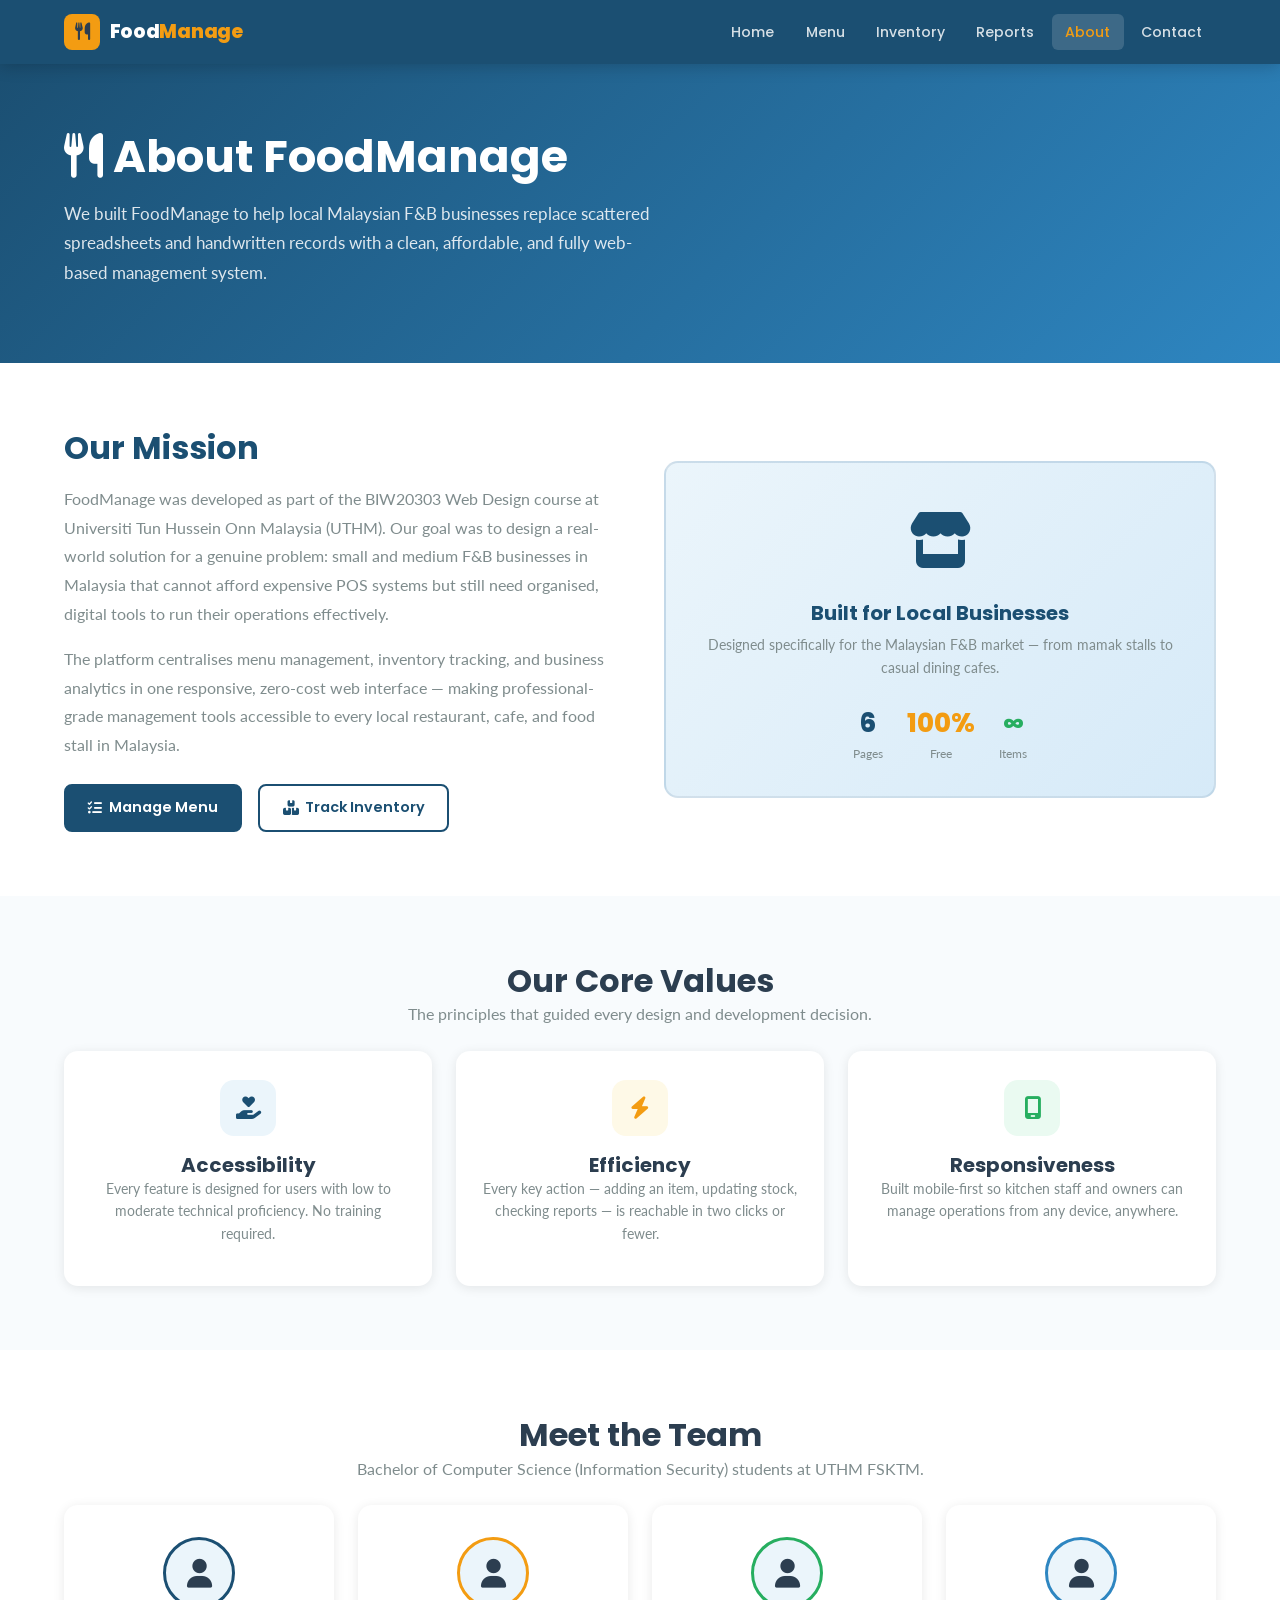
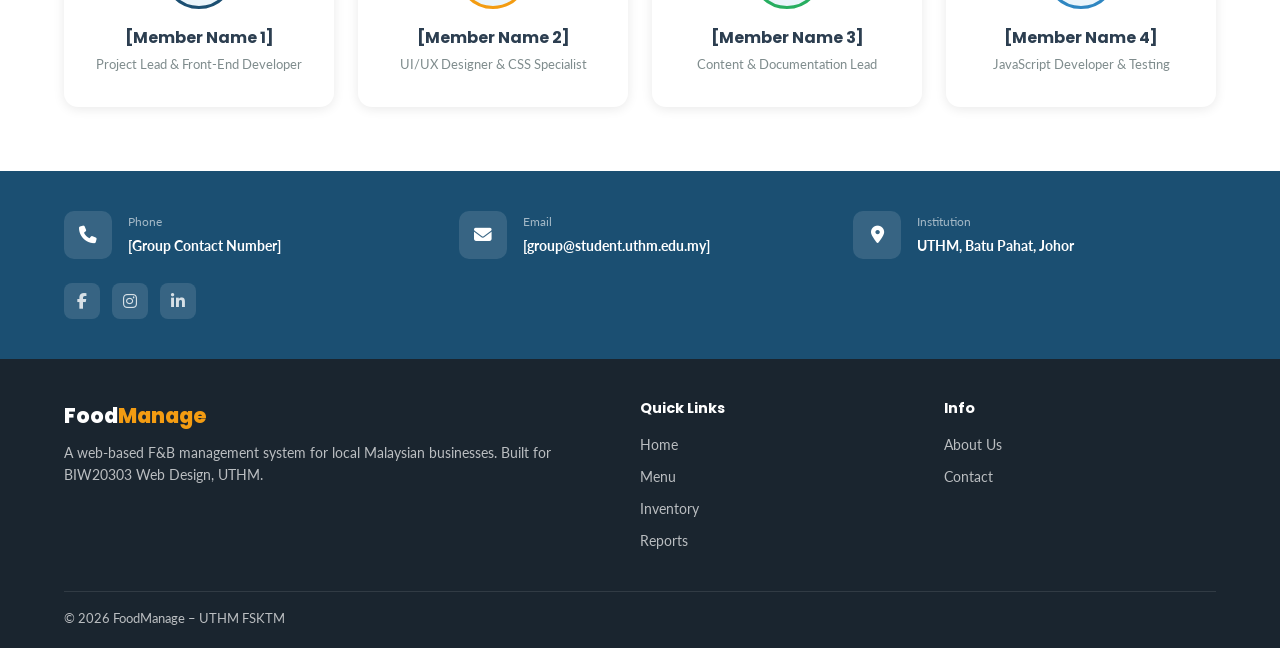
==== about.html @ 4f01f2b8 "Add files via upload" ====
<!DOCTYPE html>
<html lang="en">
<head>
  <meta charset="UTF-8">
  <meta name="viewport" content="width=device-width, initial-scale=1.0">
  <title>About Us – FoodManage</title>
  <link rel="stylesheet" href="styles.css">
  <link rel="stylesheet" href="https://cdnjs.cloudflare.com/ajax/libs/font-awesome/6.5.0/css/all.min.css">
  <style>
    .about-hero { background:linear-gradient(135deg,var(--primary) 0%,var(--secondary) 100%); padding:4rem 0; color:var(--white); }
    .about-hero h1 { color:var(--white); margin-bottom:0.8rem; }
    .about-hero p  { color:rgba(255,255,255,0.85); max-width:600px; font-size:1.05rem; line-height:1.75; }
    .mission-grid { display:grid; grid-template-columns:1fr 1fr; gap:3rem; align-items:center; }
    .mission-text h2 { color:var(--primary); margin-bottom:1rem; }
    .mission-text p  { color:var(--muted); line-height:1.8; }
    .mission-visual { display:flex; justify-content:center; }
    .mission-card {
      background:linear-gradient(135deg,var(--light) 0%,#D6EAF8 100%);
      border-radius:var(--radius-lg); padding:2rem; text-align:center; width:100%;
      border:2px solid rgba(27,79,114,0.12);
    }
    .mission-icon { font-size:3.5rem; color:var(--primary); margin-bottom:1rem; }
    .values-grid { display:grid; grid-template-columns:repeat(3,1fr); gap:1.5rem; }
    .value-card { background:var(--white); border-radius:var(--radius-lg); padding:1.8rem 1.5rem; box-shadow:var(--shadow); text-align:center; transition:var(--transition); }
    .value-card:hover { transform:translateY(-4px); box-shadow:var(--shadow-lg); }
    .value-icon { width:56px;height:56px;border-radius:14px;display:flex;align-items:center;justify-content:center;font-size:1.4rem;margin:0 auto 1rem; }
    .contact-strip { background:var(--primary); padding:2.5rem 0; color:var(--white); }
    .contact-strip-grid { display:grid; grid-template-columns:repeat(3,1fr); gap:2rem; }
    .contact-item { display:flex; align-items:center; gap:1rem; }
    .contact-item-icon { width:48px;height:48px;border-radius:10px;background:rgba(255,255,255,0.12);display:flex;align-items:center;justify-content:center;font-size:1.1rem;flex-shrink:0; }
    .contact-item-info small { color:rgba(255,255,255,0.6);font-size:0.78rem;display:block; }
    .contact-item-info strong { color:var(--white);font-size:0.9rem; }
    @media(max-width:768px){
      .mission-grid,.values-grid,.contact-strip-grid { grid-template-columns:1fr; }
      .mission-visual { display:none; }
    }
  </style>
</head>
<body>

<nav class="navbar">
  <div class="container">
    <a href="index.html" class="navbar-brand">
      <div class="logo-icon"><i class="fa-solid fa-utensils"></i></div>
      <span>Food<em>Manage</em></span>
    </a>
    <div class="nav-links">
      <a href="index.html">Home</a>
      <a href="menu.html">Menu</a>
      <a href="inventory.html">Inventory</a>
      <a href="reports.html">Reports</a>
      <a href="about.html" class="active">About</a>
      <a href="contact.html">Contact</a>
    </div>
    <div class="hamburger" onclick="toggleMobile()"><span></span><span></span><span></span></div>
  </div>
  <div class="mobile-menu" id="mobileMenu">
    <a href="index.html">Home</a><a href="menu.html">Menu</a>
    <a href="inventory.html">Inventory</a><a href="reports.html">Reports</a>
    <a href="about.html" class="active">About</a><a href="contact.html">Contact</a>
  </div>
</nav>

<!-- Hero -->
<section class="about-hero">
  <div class="container">
    <h1><i class="fa-solid fa-utensils"></i> About FoodManage</h1>
    <p>We built FoodManage to help local Malaysian F&B businesses replace scattered spreadsheets and handwritten records with a clean, affordable, and fully web-based management system.</p>
  </div>
</section>

<!-- Mission -->
<section class="section" style="background:var(--white)">
  <div class="container">
    <div class="mission-grid">
      <div class="mission-text">
        <h2>Our Mission</h2>
        <p>FoodManage was developed as part of the BIW20303 Web Design course at Universiti Tun Hussein Onn Malaysia (UTHM). Our goal was to design a real-world solution for a genuine problem: small and medium F&B businesses in Malaysia that cannot afford expensive POS systems but still need organised, digital tools to run their operations effectively.</p>
        <p style="margin-top:1rem">The platform centralises menu management, inventory tracking, and business analytics in one responsive, zero-cost web interface — making professional-grade management tools accessible to every local restaurant, cafe, and food stall in Malaysia.</p>
        <div style="display:flex;gap:1rem;margin-top:1.5rem;flex-wrap:wrap">
          <a href="menu.html" class="btn btn-primary"><i class="fa-solid fa-list-check"></i> Manage Menu</a>
          <a href="inventory.html" class="btn btn-outline"><i class="fa-solid fa-boxes-stacked"></i> Track Inventory</a>
        </div>
      </div>
      <div class="mission-visual">
        <div class="mission-card">
          <div class="mission-icon"><i class="fa-solid fa-store"></i></div>
          <h3 style="font-family:var(--font-head);color:var(--primary);margin-bottom:0.5rem">Built for Local Businesses</h3>
          <p style="font-size:0.88rem;color:var(--muted)">Designed specifically for the Malaysian F&B market — from mamak stalls to casual dining cafes.</p>
          <div style="margin-top:1.5rem;display:flex;justify-content:center;gap:1.5rem">
            <div style="text-align:center"><div style="font-family:var(--font-head);font-weight:800;font-size:1.6rem;color:var(--primary)">6</div><div style="font-size:0.78rem;color:var(--muted)">Pages</div></div>
            <div style="text-align:center"><div style="font-family:var(--font-head);font-weight:800;font-size:1.6rem;color:var(--accent)">100%</div><div style="font-size:0.78rem;color:var(--muted)">Free</div></div>
            <div style="text-align:center"><div style="font-family:var(--font-head);font-weight:800;font-size:1.6rem;color:var(--success)">∞</div><div style="font-size:0.78rem;color:var(--muted)">Items</div></div>
          </div>
        </div>
      </div>
    </div>
  </div>
</section>

<!-- Values -->
<section class="section" style="background:var(--lighter)">
  <div class="container">
    <div class="text-center mb-3">
      <h2>Our Core Values</h2>
      <p class="text-muted">The principles that guided every design and development decision.</p>
    </div>
    <div class="values-grid">
      <div class="value-card">
        <div class="value-icon" style="background:#EBF5FB;color:var(--primary)"><i class="fa-solid fa-hand-holding-heart"></i></div>
        <h3>Accessibility</h3>
        <p style="font-size:0.88rem;color:var(--muted)">Every feature is designed for users with low to moderate technical proficiency. No training required.</p>
      </div>
      <div class="value-card">
        <div class="value-icon" style="background:#FEF9E7;color:var(--accent)"><i class="fa-solid fa-bolt"></i></div>
        <h3>Efficiency</h3>
        <p style="font-size:0.88rem;color:var(--muted)">Every key action — adding an item, updating stock, checking reports — is reachable in two clicks or fewer.</p>
      </div>
      <div class="value-card">
        <div class="value-icon" style="background:#EAFAF1;color:var(--success)"><i class="fa-solid fa-mobile-screen"></i></div>
        <h3>Responsiveness</h3>
        <p style="font-size:0.88rem;color:var(--muted)">Built mobile-first so kitchen staff and owners can manage operations from any device, anywhere.</p>
      </div>
    </div>
  </div>
</section>

<!-- Team -->
<section class="section" style="background:var(--white)">
  <div class="container">
    <div class="text-center mb-3">
      <h2>Meet the Team</h2>
      <p class="text-muted">Bachelor of Computer Science (Information Security) students at UTHM FSKTM.</p>
    </div>
    <div class="team-grid">
      <div class="team-card">
        <div class="team-avatar"><i class="fa-solid fa-user"></i></div>
        <div class="team-name">[Member Name 1]</div>
        <div class="team-role">Project Lead & Front-End Developer</div>
      </div>
      <div class="team-card">
        <div class="team-avatar" style="border-color:var(--accent)"><i class="fa-solid fa-user"></i></div>
        <div class="team-name">[Member Name 2]</div>
        <div class="team-role">UI/UX Designer & CSS Specialist</div>
      </div>
      <div class="team-card">
        <div class="team-avatar" style="border-color:var(--success)"><i class="fa-solid fa-user"></i></div>
        <div class="team-name">[Member Name 3]</div>
        <div class="team-role">Content & Documentation Lead</div>
      </div>
      <div class="team-card">
        <div class="team-avatar" style="border-color:var(--secondary)"><i class="fa-solid fa-user"></i></div>
        <div class="team-name">[Member Name 4]</div>
        <div class="team-role">JavaScript Developer & Testing</div>
      </div>
    </div>
  </div>
</section>

<!-- Contact Strip -->
<section class="contact-strip">
  <div class="container">
    <div class="contact-strip-grid">
      <div class="contact-item">
        <div class="contact-item-icon"><i class="fa-solid fa-phone"></i></div>
        <div class="contact-item-info"><small>Phone</small><strong>[Group Contact Number]</strong></div>
      </div>
      <div class="contact-item">
        <div class="contact-item-icon"><i class="fa-solid fa-envelope"></i></div>
        <div class="contact-item-info"><small>Email</small><strong>[group@student.uthm.edu.my]</strong></div>
      </div>
      <div class="contact-item">
        <div class="contact-item-icon"><i class="fa-solid fa-location-dot"></i></div>
        <div class="contact-item-info"><small>Institution</small><strong>UTHM, Batu Pahat, Johor</strong></div>
      </div>
    </div>
    <div style="display:flex;gap:0.75rem;margin-top:1.5rem">
      <a href="#" style="width:36px;height:36px;border-radius:8px;background:rgba(255,255,255,0.12);display:flex;align-items:center;justify-content:center;color:rgba(255,255,255,0.8);transition:var(--transition)" onmouseover="this.style.background='var(--accent)'" onmouseout="this.style.background='rgba(255,255,255,0.12)'"><i class="fab fa-facebook-f"></i></a>
      <a href="#" style="width:36px;height:36px;border-radius:8px;background:rgba(255,255,255,0.12);display:flex;align-items:center;justify-content:center;color:rgba(255,255,255,0.8);transition:var(--transition)" onmouseover="this.style.background='var(--accent)'" onmouseout="this.style.background='rgba(255,255,255,0.12)'"><i class="fab fa-instagram"></i></a>
      <a href="#" style="width:36px;height:36px;border-radius:8px;background:rgba(255,255,255,0.12);display:flex;align-items:center;justify-content:center;color:rgba(255,255,255,0.8);transition:var(--transition)" onmouseover="this.style.background='var(--accent)'" onmouseout="this.style.background='rgba(255,255,255,0.12)'"><i class="fab fa-linkedin-in"></i></a>
    </div>
  </div>
</section>

<footer>
  <div class="container">
    <div class="footer-grid">
      <div class="footer-brand">
        <div class="logo-text">Food<em>Manage</em></div>
        <p>A web-based F&B management system for local Malaysian businesses. Built for BIW20303 Web Design, UTHM.</p>
      </div>
      <div class="footer-col"><h4>Quick Links</h4><ul><li><a href="index.html">Home</a></li><li><a href="menu.html">Menu</a></li><li><a href="inventory.html">Inventory</a></li><li><a href="reports.html">Reports</a></li></ul></div>
      <div class="footer-col"><h4>Info</h4><ul><li><a href="about.html">About Us</a></li><li><a href="contact.html">Contact</a></li></ul></div>
    </div>
    <div class="footer-bottom"><span>© 2026 FoodManage – UTHM FSKTM</span></div>
  </div>
</footer>

<script>function toggleMobile(){document.getElementById('mobileMenu').classList.toggle('open');}</script>
</body>
</html>
---- styles.css ----
/* ═══════════════════════════════════════════
   FoodManage – Global Stylesheet
   ═══════════════════════════════════════════ */

@import url('https://fonts.googleapis.com/css2?family=Poppins:wght@400;500;600;700;800&family=Lato:wght@300;400;700&display=swap');

/* ── CSS Variables ── */
:root {
  --primary:     #1B4F72;
  --primary-dk:  #154360;
  --secondary:   #2E86C1;
  --accent:      #F39C12;
  --accent-dk:   #D68910;
  --success:     #27AE60;
  --warning:     #E67E22;
  --danger:      #C0392B;
  --light:       #EBF5FB;
  --lighter:     #F8FBFD;
  --dark:        #1A252F;
  --text:        #2C3E50;
  --muted:       #7F8C8D;
  --border:      #D5D8DC;
  --white:       #FFFFFF;
  --radius:      8px;
  --radius-lg:   14px;
  --shadow:      0 2px 12px rgba(0,0,0,0.09);
  --shadow-lg:   0 8px 32px rgba(0,0,0,0.13);
  --transition:  all 0.28s ease;
  --nav-h:       64px;
  --font-head:   'Poppins', sans-serif;
  --font-body:   'Lato', sans-serif;
}

/* ── Reset ── */
*, *::before, *::after { box-sizing: border-box; margin: 0; padding: 0; }
html { scroll-behavior: smooth; font-size: 16px; }
body { font-family: var(--font-body); color: var(--text); background: var(--lighter); line-height: 1.6; }
a { text-decoration: none; color: inherit; }
img { max-width: 100%; display: block; }
ul { list-style: none; }
button { cursor: pointer; border: none; font-family: var(--font-body); }
input, textarea, select { font-family: var(--font-body); }

/* ── Typography ── */
h1, h2, h3, h4, h5 { font-family: var(--font-head); font-weight: 700; line-height: 1.3; }
h1 { font-size: clamp(1.8rem, 4vw, 2.8rem); }
h2 { font-size: clamp(1.4rem, 3vw, 2rem); }
h3 { font-size: 1.25rem; }
h4 { font-size: 1.05rem; }
p  { margin-bottom: 0.75rem; }

/* ── Layout Utilities ── */
.container { max-width: 1200px; margin: 0 auto; padding: 0 1.5rem; }
.section    { padding: 4rem 0; }
.section-sm { padding: 2rem 0; }
.text-center { text-align: center; }
.text-muted  { color: var(--muted); }
.flex        { display: flex; }
.flex-center { display: flex; align-items: center; justify-content: center; }
.gap-1 { gap: 0.5rem; }
.gap-2 { gap: 1rem; }
.gap-3 { gap: 1.5rem; }
.mt-1 { margin-top: 0.5rem; }
.mt-2 { margin-top: 1rem; }
.mt-3 { margin-top: 1.5rem; }
.mb-1 { margin-bottom: 0.5rem; }
.mb-2 { margin-bottom: 1rem; }
.mb-3 { margin-bottom: 1.5rem; }
.badge { display: inline-block; padding: 0.2rem 0.65rem; border-radius: 20px; font-size: 0.75rem; font-weight: 700; font-family: var(--font-head); }
.badge-success { background: #D5F5E3; color: #1D8348; }
.badge-warning { background: #FDEBD0; color: #A04000; }
.badge-danger  { background: #FADBD8; color: #922B21; }
.badge-info    { background: #D6EAF8; color: #1A5276; }

/* ── Buttons ── */
.btn {
  display: inline-flex; align-items: center; gap: 0.4rem;
  padding: 0.65rem 1.4rem; border-radius: var(--radius);
  font-family: var(--font-head); font-weight: 600; font-size: 0.9rem;
  transition: var(--transition); cursor: pointer; border: 2px solid transparent;
}
.btn-primary   { background: var(--primary); color: var(--white); border-color: var(--primary); }
.btn-primary:hover { background: var(--primary-dk); border-color: var(--primary-dk); transform: translateY(-1px); box-shadow: 0 4px 14px rgba(27,79,114,0.3); }
.btn-accent    { background: var(--accent); color: var(--white); border-color: var(--accent); }
.btn-accent:hover  { background: var(--accent-dk); border-color: var(--accent-dk); transform: translateY(-1px); box-shadow: 0 4px 14px rgba(243,156,18,0.35); }
.btn-outline   { background: transparent; color: var(--primary); border-color: var(--primary); }
.btn-outline:hover  { background: var(--primary); color: var(--white); }
.btn-success   { background: var(--success); color: var(--white); }
.btn-success:hover  { background: #229954; transform: translateY(-1px); }
.btn-danger    { background: var(--danger); color: var(--white); }
.btn-danger:hover   { background: #A93226; }
.btn-sm { padding: 0.35rem 0.85rem; font-size: 0.8rem; }
.btn-lg { padding: 0.85rem 2rem; font-size: 1rem; }

/* ── Navbar ── */
.navbar {
  position: sticky; top: 0; z-index: 1000;
  background: var(--primary); height: var(--nav-h);
  box-shadow: 0 2px 16px rgba(0,0,0,0.2);
}
.navbar .container { height: 100%; display: flex; align-items: center; justify-content: space-between; }
.navbar-brand { display: flex; align-items: center; gap: 0.6rem; }
.navbar-brand .logo-icon {
  width: 36px; height: 36px; background: var(--accent); border-radius: 8px;
  display: flex; align-items: center; justify-content: center; font-size: 1.1rem;
}
.navbar-brand span { font-family: var(--font-head); font-weight: 800; font-size: 1.2rem; color: var(--white); letter-spacing: -0.3px; }
.navbar-brand span em { color: var(--accent); font-style: normal; }
.nav-links { display: flex; align-items: center; gap: 0.25rem; }
.nav-links a {
  color: rgba(255,255,255,0.82); font-family: var(--font-head); font-weight: 500;
  font-size: 0.88rem; padding: 0.45rem 0.85rem; border-radius: 6px;
  transition: var(--transition);
}
.nav-links a:hover, .nav-links a.active { color: var(--white); background: rgba(255,255,255,0.15); }
.nav-links a.active { color: var(--accent); }

/* Hamburger */
.hamburger { display: none; flex-direction: column; gap: 5px; cursor: pointer; padding: 4px; }
.hamburger span { display: block; width: 24px; height: 2px; background: var(--white); border-radius: 2px; transition: var(--transition); }
.mobile-menu { display: none; }

/* ── Page Header ── */
.page-header {
  background: linear-gradient(135deg, var(--primary) 0%, var(--secondary) 100%);
  padding: 2.5rem 0; color: var(--white);
}
.page-header h1 { color: var(--white); margin-bottom: 0.3rem; }
.page-header p  { color: rgba(255,255,255,0.8); font-size: 1rem; margin: 0; }

/* ── Cards ── */
.card {
  background: var(--white); border-radius: var(--radius-lg);
  box-shadow: var(--shadow); overflow: hidden;
  transition: var(--transition);
}
.card:hover { box-shadow: var(--shadow-lg); transform: translateY(-2px); }
.card-body { padding: 1.5rem; }
.card-title { font-family: var(--font-head); font-weight: 700; margin-bottom: 0.5rem; }

/* ── Tables ── */
.table-wrapper { overflow-x: auto; border-radius: var(--radius-lg); box-shadow: var(--shadow); background: var(--white); }
table { width: 100%; border-collapse: collapse; font-size: 0.9rem; }
thead { background: var(--primary); color: var(--white); }
thead th { padding: 0.85rem 1rem; font-family: var(--font-head); font-weight: 600; font-size: 0.85rem; text-align: left; white-space: nowrap; }
tbody tr { border-bottom: 1px solid var(--border); transition: var(--transition); }
tbody tr:last-child { border-bottom: none; }
tbody tr:hover { background: var(--light); }
tbody td { padding: 0.8rem 1rem; vertical-align: middle; }
.table-actions { display: flex; gap: 0.4rem; }

/* ── Forms ── */
.form-group { margin-bottom: 1.2rem; }
.form-label { display: block; font-family: var(--font-head); font-weight: 600; font-size: 0.85rem; margin-bottom: 0.4rem; color: var(--text); }
.form-control {
  width: 100%; padding: 0.65rem 0.9rem; border: 1.5px solid var(--border);
  border-radius: var(--radius); font-size: 0.9rem; transition: var(--transition);
  background: var(--white); color: var(--text);
}
.form-control:focus { outline: none; border-color: var(--secondary); box-shadow: 0 0 0 3px rgba(46,134,193,0.15); }
.form-control:invalid:not(:placeholder-shown) { border-color: var(--danger); }
.form-control:valid:not(:placeholder-shown) { border-color: var(--success); }
select.form-control { cursor: pointer; }

/* ── Alert ── */
.alert { padding: 0.85rem 1.2rem; border-radius: var(--radius); margin-bottom: 1.2rem; display: flex; align-items: center; gap: 0.6rem; font-weight: 600; font-size: 0.9rem; }
.alert-warning { background: #FEF9E7; border: 1.5px solid #F39C12; color: #7D6608; }
.alert-success { background: #EAFAF1; border: 1.5px solid #27AE60; color: #1D6A39; }
.alert-danger  { background: #FDEDEC; border: 1.5px solid #E74C3C; color: #922B21; }
.alert-info    { background: #EBF5FB; border: 1.5px solid #2980B9; color: #1A5276; }
.alert-pulse   { animation: pulse-alert 2s ease infinite; }
@keyframes pulse-alert { 0%,100%{opacity:1} 50%{opacity:0.7} }

/* ── Modal ── */
.modal-overlay {
  display: none; position: fixed; inset: 0; background: rgba(0,0,0,0.5);
  z-index: 2000; align-items: center; justify-content: center; padding: 1rem;
}
.modal-overlay.active { display: flex; }
.modal {
  background: var(--white); border-radius: var(--radius-lg); width: 100%;
  max-width: 520px; box-shadow: var(--shadow-lg); animation: modal-in 0.25s ease;
  max-height: 90vh; overflow-y: auto;
}
@keyframes modal-in { from { opacity:0; transform: scale(0.92) translateY(-16px); } to { opacity:1; transform: scale(1) translateY(0); } }
.modal-header { padding: 1.2rem 1.5rem; border-bottom: 1px solid var(--border); display: flex; align-items: center; justify-content: space-between; }
.modal-header h3 { font-family: var(--font-head); color: var(--primary); }
.modal-close { background: none; border: none; font-size: 1.4rem; cursor: pointer; color: var(--muted); transition: var(--transition); }
.modal-close:hover { color: var(--danger); }
.modal-body { padding: 1.5rem; }
.modal-footer { padding: 1rem 1.5rem; border-top: 1px solid var(--border); display: flex; gap: 0.75rem; justify-content: flex-end; }

/* ── Toggle Switch ── */
.toggle-wrap { display: flex; align-items: center; gap: 0.5rem; }
.toggle { position: relative; display: inline-block; width: 44px; height: 24px; }
.toggle input { opacity: 0; width: 0; height: 0; }
.toggle-slider {
  position: absolute; inset: 0; background: #ccc; border-radius: 24px; cursor: pointer;
  transition: var(--transition);
}
.toggle-slider::before {
  content: ""; position: absolute; height: 18px; width: 18px; left: 3px; bottom: 3px;
  background: white; border-radius: 50%; transition: var(--transition);
}
.toggle input:checked + .toggle-slider { background: var(--success); }
.toggle input:checked + .toggle-slider::before { transform: translateX(20px); }

/* ── Stock Status Bars ── */
.stock-bar-wrap { display: flex; align-items: center; gap: 0.6rem; min-width: 100px; }
.stock-bar { flex: 1; height: 8px; background: var(--border); border-radius: 4px; overflow: hidden; }
.stock-bar-fill { height: 100%; border-radius: 4px; transition: width 0.5s ease; }
.stock-ok   .stock-bar-fill { background: var(--success); }
.stock-low  .stock-bar-fill { background: var(--warning); }
.stock-crit .stock-bar-fill { background: var(--danger); }
.stock-label { font-size: 0.78rem; font-weight: 700; white-space: nowrap; }

/* ── KPI Cards ── */
.kpi-grid { display: grid; grid-template-columns: repeat(auto-fit, minmax(200px, 1fr)); gap: 1.2rem; margin-bottom: 2rem; }
.kpi-card { background: var(--white); border-radius: var(--radius-lg); padding: 1.3rem 1.5rem; box-shadow: var(--shadow); border-left: 4px solid var(--primary); }
.kpi-card.accent { border-left-color: var(--accent); }
.kpi-card.success { border-left-color: var(--success); }
.kpi-card.warning { border-left-color: var(--warning); }
.kpi-label { font-size: 0.78rem; font-family: var(--font-head); font-weight: 600; color: var(--muted); text-transform: uppercase; letter-spacing: 0.5px; margin-bottom: 0.4rem; }
.kpi-value { font-size: 1.7rem; font-family: var(--font-head); font-weight: 800; color: var(--dark); line-height: 1.1; }
.kpi-sub   { font-size: 0.78rem; color: var(--muted); margin-top: 0.2rem; }

/* ── Search Bar ── */
.search-bar { position: relative; }
.search-bar input { padding-left: 2.4rem; }
.search-bar i { position: absolute; left: 0.8rem; top: 50%; transform: translateY(-50%); color: var(--muted); font-size: 0.9rem; }

/* ── Filter Tabs ── */
.filter-tabs { display: flex; gap: 0.4rem; flex-wrap: wrap; margin-bottom: 1.2rem; }
.filter-tab {
  padding: 0.4rem 1rem; border-radius: 20px; font-size: 0.82rem; font-family: var(--font-head);
  font-weight: 600; border: 1.5px solid var(--border); background: var(--white);
  cursor: pointer; transition: var(--transition); color: var(--muted);
}
.filter-tab:hover, .filter-tab.active { background: var(--primary); color: var(--white); border-color: var(--primary); }

/* ── FAQ Accordion ── */
.faq-item { border: 1.5px solid var(--border); border-radius: var(--radius); margin-bottom: 0.6rem; overflow: hidden; }
.faq-question {
  width: 100%; padding: 1rem 1.2rem; text-align: left; background: var(--white);
  font-family: var(--font-head); font-weight: 600; font-size: 0.92rem; color: var(--text);
  display: flex; align-items: center; justify-content: space-between; transition: var(--transition);
}
.faq-question:hover { background: var(--light); }
.faq-question.open { background: var(--primary); color: var(--white); }
.faq-answer { padding: 0 1.2rem; max-height: 0; overflow: hidden; transition: max-height 0.35s ease, padding 0.3s ease; font-size: 0.9rem; }
.faq-answer.open { max-height: 300px; padding: 1rem 1.2rem; }

/* ── Footer ── */
footer {
  background: var(--dark); color: rgba(255,255,255,0.7);
  padding: 2.5rem 0 1.2rem;
}
.footer-grid { display: grid; grid-template-columns: 2fr 1fr 1fr; gap: 2rem; margin-bottom: 2rem; }
.footer-brand .logo-text { font-family: var(--font-head); font-weight: 800; font-size: 1.3rem; color: var(--white); }
.footer-brand .logo-text em { color: var(--accent); font-style: normal; }
.footer-brand p { font-size: 0.88rem; margin-top: 0.6rem; line-height: 1.6; }
.footer-col h4 { color: var(--white); font-family: var(--font-head); font-size: 0.9rem; margin-bottom: 0.8rem; }
.footer-col ul li { margin-bottom: 0.4rem; }
.footer-col ul li a { font-size: 0.85rem; transition: var(--transition); }
.footer-col ul li a:hover { color: var(--accent); }
.footer-bottom { border-top: 1px solid rgba(255,255,255,0.1); padding-top: 1rem; display: flex; align-items: center; justify-content: space-between; flex-wrap: wrap; gap: 0.5rem; font-size: 0.82rem; }
.social-links { display: flex; gap: 0.6rem; margin-top: 0.8rem; }
.social-links a { width: 32px; height: 32px; border-radius: 6px; background: rgba(255,255,255,0.1); display: flex; align-items: center; justify-content: center; font-size: 0.85rem; transition: var(--transition); color: rgba(255,255,255,0.75); }
.social-links a:hover { background: var(--accent); color: var(--white); }

/* ── Toolbar ── */
.toolbar { display: flex; align-items: center; justify-content: space-between; flex-wrap: wrap; gap: 1rem; margin-bottom: 1.5rem; }
.toolbar-left, .toolbar-right { display: flex; align-items: center; gap: 0.75rem; flex-wrap: wrap; }

/* ── Chart containers ── */
.chart-grid { display: grid; grid-template-columns: 1fr 1fr; gap: 1.5rem; margin-bottom: 2rem; }
.chart-card { background: var(--white); border-radius: var(--radius-lg); padding: 1.4rem; box-shadow: var(--shadow); }
.chart-card h3 { font-family: var(--font-head); font-size: 1rem; margin-bottom: 1rem; color: var(--primary); }
.chart-card canvas { max-height: 280px; }

/* ── Rating Stars ── */
.star-rating { display: flex; gap: 0.3rem; }
.star-rating label { font-size: 1.6rem; cursor: pointer; color: var(--border); transition: var(--transition); }
.star-rating input { display: none; }
.star-rating input:checked ~ label,
.star-rating label:hover,
.star-rating label:hover ~ label { color: var(--accent); }

/* ── Team Cards ── */
.team-grid { display: grid; grid-template-columns: repeat(auto-fit, minmax(200px, 1fr)); gap: 1.5rem; }
.team-card { background: var(--white); border-radius: var(--radius-lg); padding: 2rem 1.5rem; text-align: center; box-shadow: var(--shadow); }
.team-avatar { width: 72px; height: 72px; border-radius: 50%; background: var(--light); margin: 0 auto 1rem; display: flex; align-items: center; justify-content: center; font-size: 1.8rem; border: 3px solid var(--primary); }
.team-name { font-family: var(--font-head); font-weight: 700; margin-bottom: 0.2rem; }
.team-role { font-size: 0.82rem; color: var(--muted); }

/* ══════════════════════════════
   RESPONSIVE
══════════════════════════════ */
@media (max-width: 900px) {
  .chart-grid { grid-template-columns: 1fr; }
  .footer-grid { grid-template-columns: 1fr 1fr; }
}

@media (max-width: 768px) {
  .nav-links { display: none; }
  .hamburger { display: flex; }
  .mobile-menu {
    display: none; position: absolute; top: var(--nav-h); left: 0; right: 0;
    background: var(--primary-dk); padding: 1rem; flex-direction: column; gap: 0.2rem;
    box-shadow: 0 8px 24px rgba(0,0,0,0.2);
  }
  .mobile-menu.open { display: flex; }
  .mobile-menu a { color: rgba(255,255,255,0.85); font-family: var(--font-head); font-weight: 500; padding: 0.7rem 1rem; border-radius: 6px; transition: var(--transition); display: block; }
  .mobile-menu a:hover, .mobile-menu a.active { background: rgba(255,255,255,0.12); color: var(--accent); }
  .navbar { position: relative; }
  .toolbar { flex-direction: column; align-items: stretch; }
  .toolbar-left, .toolbar-right { width: 100%; }
  .footer-grid { grid-template-columns: 1fr; }
  .footer-bottom { flex-direction: column; text-align: center; }
  .kpi-grid { grid-template-columns: 1fr 1fr; }
  table { font-size: 0.82rem; }
  thead th, tbody td { padding: 0.65rem 0.75rem; }

  /* Table → Card on mobile */
  .responsive-table thead { display: none; }
  .responsive-table tbody tr { display: block; border: 1.5px solid var(--border); border-radius: var(--radius); margin-bottom: 0.75rem; padding: 0.5rem; }
  .responsive-table tbody td { display: flex; justify-content: space-between; align-items: center; padding: 0.5rem 0.75rem; border-bottom: 1px solid var(--border); }
  .responsive-table tbody td:last-child { border-bottom: none; }
  .responsive-table tbody td::before { content: attr(data-label); font-weight: 700; font-size: 0.78rem; color: var(--muted); min-width: 100px; }
}

@media (max-width: 480px) {
  .kpi-grid { grid-template-columns: 1fr; }
  .btn-lg { width: 100%; justify-content: center; }
  h1 { font-size: 1.6rem; }
}
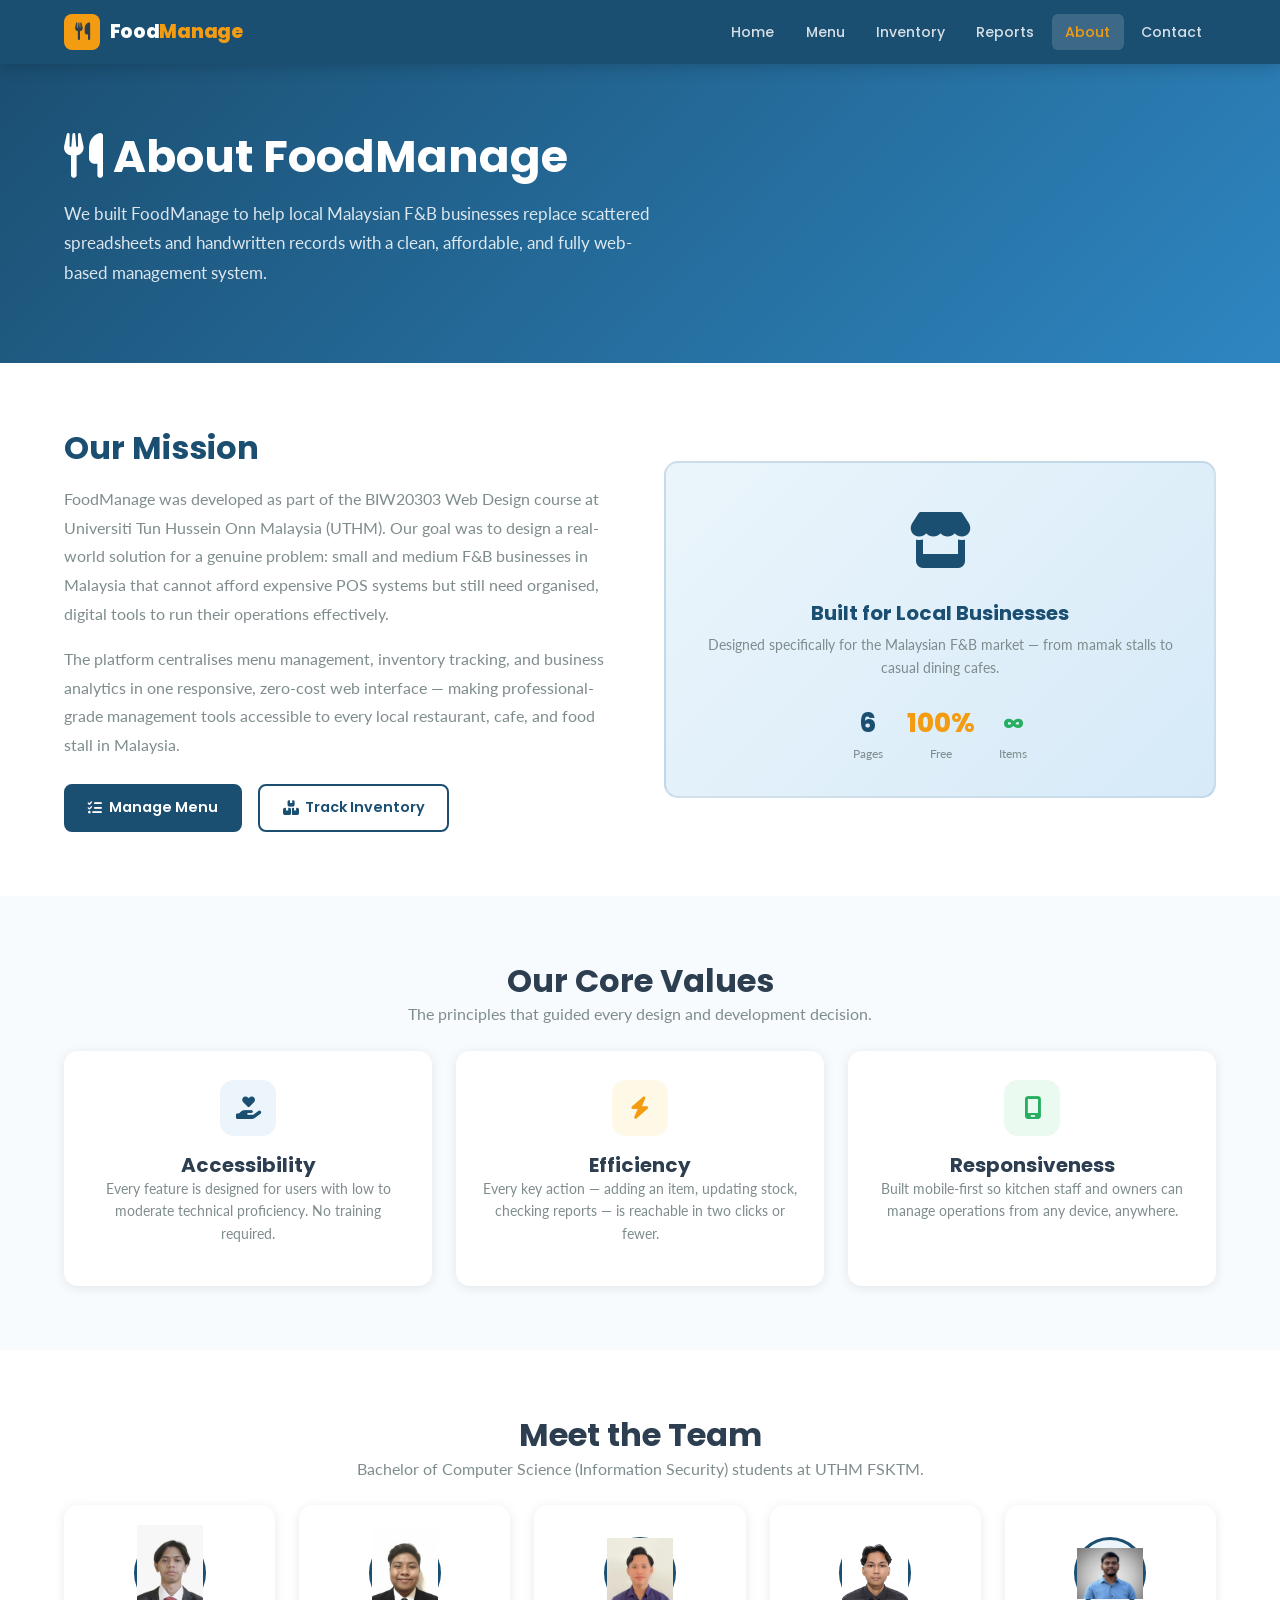
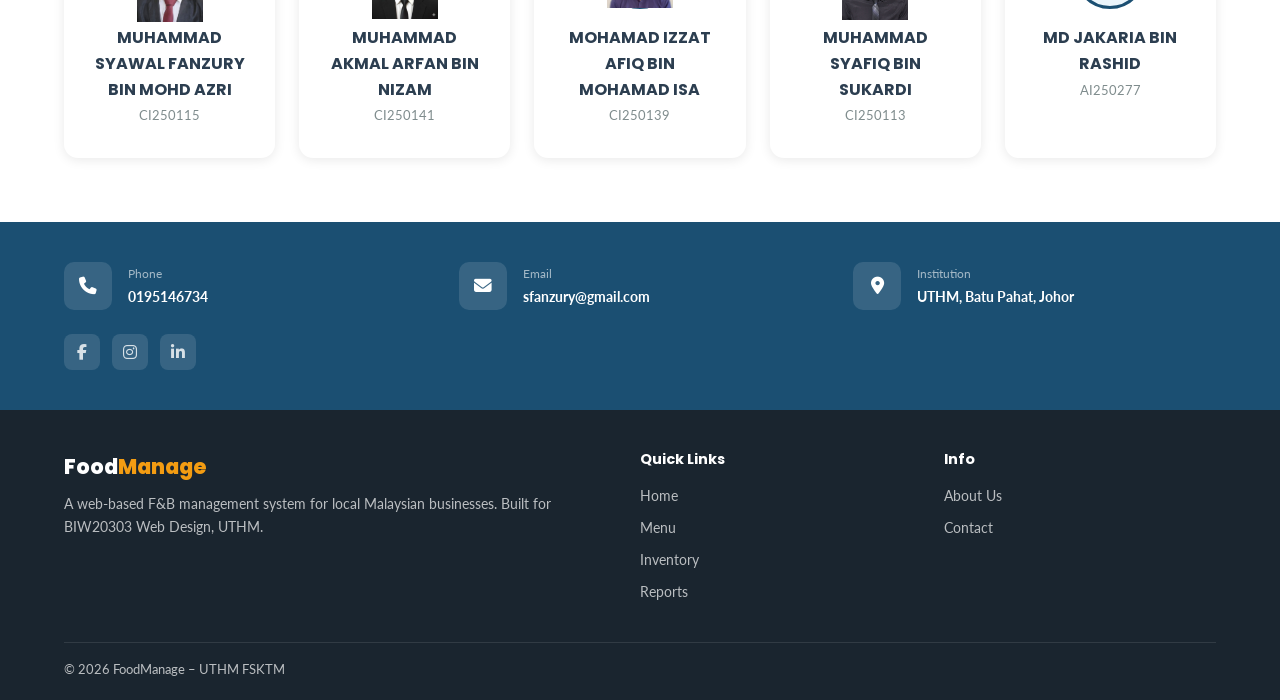
==== commit 6e976e7d: "Update about.html" ====
--- a/about.html
+++ b/about.html
@@ -3,7 +3,7 @@
 <head>
   <meta charset="UTF-8">
   <meta name="viewport" content="width=device-width, initial-scale=1.0">
-  <title>About Us – FoodManage</title>
+  <title>About Us FoodManage</title>
   <link rel="stylesheet" href="styles.css">
   <link rel="stylesheet" href="https://cdnjs.cloudflare.com/ajax/libs/font-awesome/6.5.0/css/all.min.css">
   <style>
@@ -132,28 +132,49 @@
       <h2>Meet the Team</h2>
       <p class="text-muted">Bachelor of Computer Science (Information Security) students at UTHM FSKTM.</p>
     </div>
-    <div class="team-grid">
-      <div class="team-card">
-        <div class="team-avatar"><i class="fa-solid fa-user"></i></div>
-        <div class="team-name">[Member Name 1]</div>
-        <div class="team-role">Project Lead & Front-End Developer</div>
-      </div>
-      <div class="team-card">
-        <div class="team-avatar" style="border-color:var(--accent)"><i class="fa-solid fa-user"></i></div>
-        <div class="team-name">[Member Name 2]</div>
-        <div class="team-role">UI/UX Designer & CSS Specialist</div>
-      </div>
-      <div class="team-card">
-        <div class="team-avatar" style="border-color:var(--success)"><i class="fa-solid fa-user"></i></div>
-        <div class="team-name">[Member Name 3]</div>
-        <div class="team-role">Content & Documentation Lead</div>
-      </div>
-      <div class="team-card">
-        <div class="team-avatar" style="border-color:var(--secondary)"><i class="fa-solid fa-user"></i></div>
-        <div class="team-name">[Member Name 4]</div>
-        <div class="team-role">JavaScript Developer & Testing</div>
-      </div>
-    </div>
+<div class="team-grid">
+
+  <div class="team-card">
+    <a href="images/Syawal.jpeg" target="_blank" class="team-avatar">
+      <img src="images/Syawal.jpeg" alt="Syawal">
+    </a>
+    <div class="team-name">MUHAMMAD SYAWAL FANZURY BIN MOHD AZRI</div>
+    <div class="team-role">CI250115</div>
+  </div>
+
+  <div class="team-card">
+    <a href="images/Akmal.jpeg" target="_blank" class="team-avatar">
+      <img src="images/Akmal.jpeg" alt="Akmal">
+    </a>
+    <div class="team-name">MUHAMMAD AKMAL ARFAN BIN NIZAM</div>
+    <div class="team-role">CI250141</div>
+  </div>
+
+  <div class="team-card">
+    <a href="images/Izzat.jpeg" target="_blank" class="team-avatar">
+      <img src="images/Izzat.jpeg" alt="Izzat">
+    </a>
+    <div class="team-name">MOHAMAD IZZAT AFIQ BIN MOHAMAD ISA</div>
+    <div class="team-role">CI250139</div>
+  </div>
+
+  <div class="team-card">
+    <a href="images/Syafiq.jpeg" target="_blank" class="team-avatar">
+      <img src="images/Syafiq.jpeg" alt="Syafiq">
+    </a>
+    <div class="team-name">MUHAMMAD SYAFIQ BIN SUKARDI</div>
+    <div class="team-role">CI250113</div>
+  </div>
+
+  <div class="team-card">
+    <a href="images/Jakaria.jpeg" target="_blank" class="team-avatar">
+      <img src="images/Jakaria.jpeg" alt="Jakaria">
+    </a>
+    <div class="team-name">MD JAKARIA BIN RASHID</div>
+    <div class="team-role">AI250277</div>
+  </div>
+
+</div>
   </div>
 </section>
 
@@ -163,11 +184,11 @@
     <div class="contact-strip-grid">
       <div class="contact-item">
         <div class="contact-item-icon"><i class="fa-solid fa-phone"></i></div>
-        <div class="contact-item-info"><small>Phone</small><strong>[Group Contact Number]</strong></div>
+        <div class="contact-item-info"><small>Phone</small><strong>0195146734</strong></div>
       </div>
       <div class="contact-item">
         <div class="contact-item-icon"><i class="fa-solid fa-envelope"></i></div>
-        <div class="contact-item-info"><small>Email</small><strong>[group@student.uthm.edu.my]</strong></div>
+        <div class="contact-item-info"><small>Email</small><strong>sfanzury@gmail.com</strong></div>
       </div>
       <div class="contact-item">
         <div class="contact-item-icon"><i class="fa-solid fa-location-dot"></i></div>
